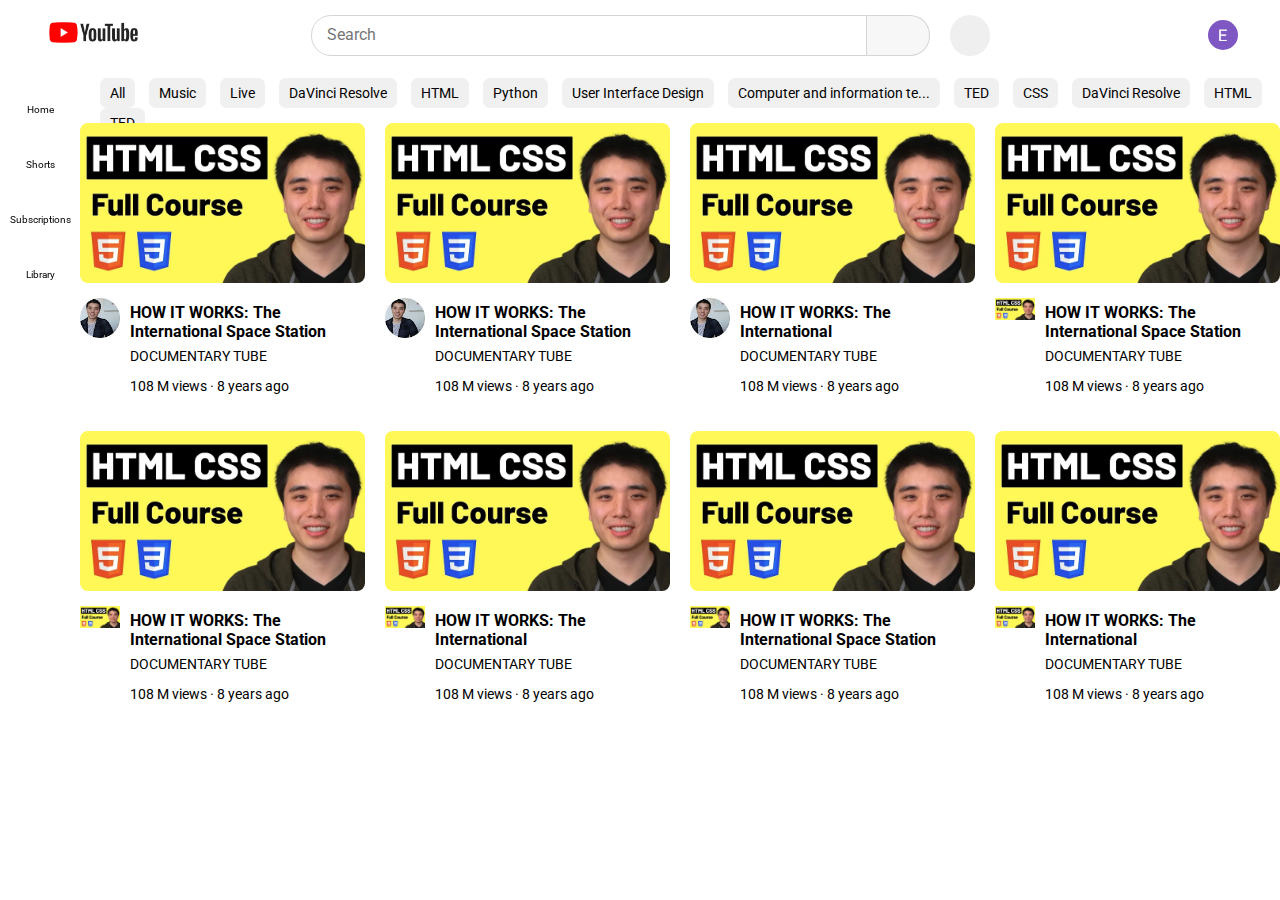
==== index.html @ b37fab37 "initial commit" ====
<!DOCTYPE html>
<html>
    <head>
        <title>YouTube</title>
        <link rel="stylesheet" href="https://cdnjs.cloudflare.com/ajax/libs/font-awesome/6.4.2/css/all.min.css" integrity="sha512-z3gLpd7yknf1YoNbCzqRKc4qyor8gaKU1qmn+CShxbuBusANI9QpRohGBreCFkKxLhei6S9CQXFEbbKuqLg0DA==" crossorigin="anonymous" referrerpolicy="no-referrer" />
        <link rel="preconnect" href="https://fonts.googleapis.com">
        <link rel="preconnect" href="https://fonts.gstatic.com" crossorigin>
        <link href="https://fonts.googleapis.com/css2?family=Roboto:ital,wght@0,400;1,700&display=swap" rel="stylesheet">
        <link rel="stylesheet" href="youtube.css">
    </head>
    <body>
        <div class="header">
            <div class="left-header">
                <i class="fa-solid fa-bars"></i>
                <img src="images/youtube-icon.png" alt="">

            </div>
            <div class="middle-header">
                <div class="input-box">
                <input type="text" placeholder="Search">
               </div>
                <button class="search-button">
                <i class="fa-solid fa-magnifying-glass"></i>
               </button>
               <button class="mic-button">
                <i class="fa-solid fa-microphone"></i>
                </button>
            </div>
            <div class="right-header">
                <i class="fa-solid fa-video"></i>
                <i class="fa-regular fa-bell"></i>
                <img src="images/unnamed.jpg" alt="">
            </div>
        </div>  
        
        <div class="header-sub">
            <P>All</P>
            <P>Music</P>
            <P>Live</P>
            <P>DaVinci Resolve</P>
            <P>HTML</P>
            <P>Python</P>
            <P>User Interface Design</P>
            <P>Computer and information te...</P>
            <P>TED</P>
            <P>CSS</P>
            <P>DaVinci Resolve</P>
            <P>HTML</P>
            <P>TED</P>
            
        </div>
        
        <div class="sidebar">
            <div class="home">               
                <i class="fa-solid fa-house"></i>               
               </div>
            <p>Home</p>
            <div class="short">
                <i class="fa-regular fa-file-video"></i>
            </div>
            <p>Shorts</p>
            <div class="sub">
                <i class="fa-brands fa-youtube"></i>
                
            </div>
            <p>Subscriptions</p>
            <div class="library">
                <i class="fa-regular fa-circle-play"></i>
                
            </div>
            <p>Library</p>
        </div>
        
        <div class="mainbody-content">
            <div class="video">
                <img class="thumbnail-photo" src="images/thumbnail2.webp" alt="error">
                <div class="details">
                    <img src="images/profile1.jpeg"> 
                    <div class="description">
                        <p class="video-head">HOW IT WORKS: The International Space Station</p>
                        <div class="author">
                            <p>DOCUMENTARY TUBE</p>
                            <p>108 M views &#183; 8 years ago</p>
                        </div>
                    </div>
                </div>
            
            </div>
            <div class="video">
                <img class="thumbnail-photo" src="images/thumbnail2.webp" alt="error">
                <div class="details">
                    <img src="images/profile1.jpeg"> 
                    <div class="description">
                        <p class="video-head">HOW IT WORKS: The International Space Station</p>
                        <div class="author">
                            <p>DOCUMENTARY TUBE</p>
                            <p>108 M views &#183; 8 years ago</p>
                        </div>
                    </div>
                </div>
            
            </div>
            <div class="video">
                <img class="thumbnail-photo" src="images/thumbnail2.webp" alt="error">
                <div class="details">
                    <img src="images/profile1.jpeg"> 
                    <div class="description">
                        <p class="video-head">HOW IT WORKS: The International </p>
                        <div class="author">
                            <p>DOCUMENTARY TUBE</p>
                            <p>108 M views &#183; 8 years ago</p>
                        </div>
                    </div>
                </div>
            
            </div>
            <div class="video">
                <img class="thumbnail-photo" src="images/thumbnail2.webp" alt="error">
                <div class="details">
                    <img src="images/thumbnail2.webp"> 
                    <div class="description">
                        <p class="video-head">HOW IT WORKS: The International Space Station</p>
                        <div class="author">
                            <p>DOCUMENTARY TUBE</p>
                            <p>108 M views &#183; 8 years ago</p>
                        </div>
                    </div>
                </div>
            
            </div>
            <div class="video">
                <img class="thumbnail-photo" src="images/thumbnail2.webp" alt="error">
                <div class="details">
                    <img src="images/thumbnail2.webp"> 
                    <div class="description">
                        <p class="video-head">HOW IT WORKS: The International Space Station</p>
                        <div class="author">
                            <p>DOCUMENTARY TUBE</p>
                            <p>108 M views &#183; 8 years ago</p>
                        </div>
                    </div>
                </div>
            
            </div>
            <div class="video">
                <img class="thumbnail-photo" src="images/thumbnail2.webp" alt="error">
                <div class="details">
                    <img src="images/thumbnail2.webp"> 
                    <div class="description">
                        <p class="video-head">HOW IT WORKS: The International </p>
                        <div class="author">
                            <p>DOCUMENTARY TUBE</p>
                            <p>108 M views &#183; 8 years ago</p>
                        </div>
                    </div>
                </div>
            
            </div>
            <div class="video">
                <img class="thumbnail-photo" src="images/thumbnail2.webp" alt="error">
                <div class="details">
                    <img src="images/thumbnail2.webp"> 
                    <div class="description">
                        <p class="video-head">HOW IT WORKS: The International Space Station</p>
                        <div class="author">
                            <p>DOCUMENTARY TUBE</p>
                            <p>108 M views &#183; 8 years ago</p>
                        </div>
                    </div>
                </div>
            
            </div>
            <div class="video">
                <img class="thumbnail-photo" src="images/thumbnail2.webp" alt="error">
                <div class="details">
                    <img src="images/thumbnail2.webp"> 
                    <div class="description">
                        <p class="video-head">HOW IT WORKS: The International </p>
                        <div class="author">
                            <p>DOCUMENTARY TUBE</p>
                            <p>108 M views &#183; 8 years ago</p>
                        </div>
                    </div>
                </div>
            
            </div>
        </div>
    </body>
</html>
---- youtube.css ----
*{
    font-family: Roboto, Arial; 
    margin: 0;
}


body{
    padding-top: 70px;
    padding-left: 80px;
}
/**  Header  **/


.header{
    display: flex;
    height: 70px;
    align-items: center;
    justify-content: space-between;
    position: fixed;
    top: 0;
    left: 0;
    right: 0;
    
}
.left-header{
    width: 200px;
}
.left-header i{
    padding-left: 29px;
    font-size: 20px;
}
.left-header img{
    width: 89px;
    padding-left: 20px;
}
.middle-header{
    display: flex;
    margin-right: 90px;
    margin-left: 110px;
    
}

.input-box input{
    display: flex;
    width: 550px;
    height: 37px;
    border: 1px solid rgb(214, 213, 213);
    border-end-start-radius: 20px;
    border-start-start-radius: 20px;
}
.input-box input::placeholder{
    padding-left: 13px;
    font-size: 16px;
}
.search-button{
    width: 63px;
    background-color: rgb(247, 247, 247);
    border-end-end-radius: 20px;
    border-start-end-radius: 20px;
    border: 1px solid rgb(214, 213, 213);
    border-left: none;
    margin-right: 20px;
}

.search-button i{
    font-size: 17px;
    
}
.mic-button{
    width: 40px;
    border-radius: 20px;
    border: 1px rgb(160, 156, 156);
    font-size: 17px;
}

.right-header{
    width: 200px;
    display: flex;
    justify-content: space-evenly;
    font-size: 19px;
    align-items: center;
    flex-shrink: 0;
}
.right-header img{
    width: 30px;
    border-radius: 15px;
}

.header-sub{
    height: 45px;
    margin-top: 8px;
    margin-left: 15px;
}

.header-sub p{
    display: inline-block;
    padding-top: 7px;
    padding-bottom: 7px;
    padding-left: 10px;
    padding-right: 10px;
    border: 1px ;
    border-radius: 7px;
    margin-left: 5px;
    margin-right: 5px;
    background-color: rgb(240, 240, 240);
    font-size: 14px;
}


.sidebar{
    position: fixed;
    top: 0;
    left: 0;
    bottom: 0;
    justify-content: space-evenly;
}

/**  Side bar  **/

.sidebar{
    position: fixed;
    top: 60px;
    width: 80px;
    height: 200px;
    display: flex;
    flex-wrap: wrap;
}

.sidebar p{
    font-size: 10px;
    
    
}
.home,.short,.sub,.library{
    width: 80px;
    padding-top: 35px;
    display: flex;
    justify-content: center;
    font-size: 18px;
    padding-bottom: 9px;
    
}

/**  Main body  **/

.mainbody-content{
    display: grid;
    grid-template-columns: 1fr 1fr 1fr 1fr ;
    column-gap: 20px;
    row-gap: 30px;
}
.video{
    display: grid;
    grid-template-rows: 1fr .6fr;
}

.thumbnail-photo{
    width: 100%;
    border-radius: 8px;

}
.details{
    display: grid;
    grid-template-columns: 40px 1fr;
    margin-top: 15px;
}
.details img{
    width: 100%;
}
.description{
    padding-left: 10px;
}
.video-head{
    font-weight: bold;
    margin-top: 5px;
    
}
.author p{
    font-size: 14px;
    line-height: 30px;
}
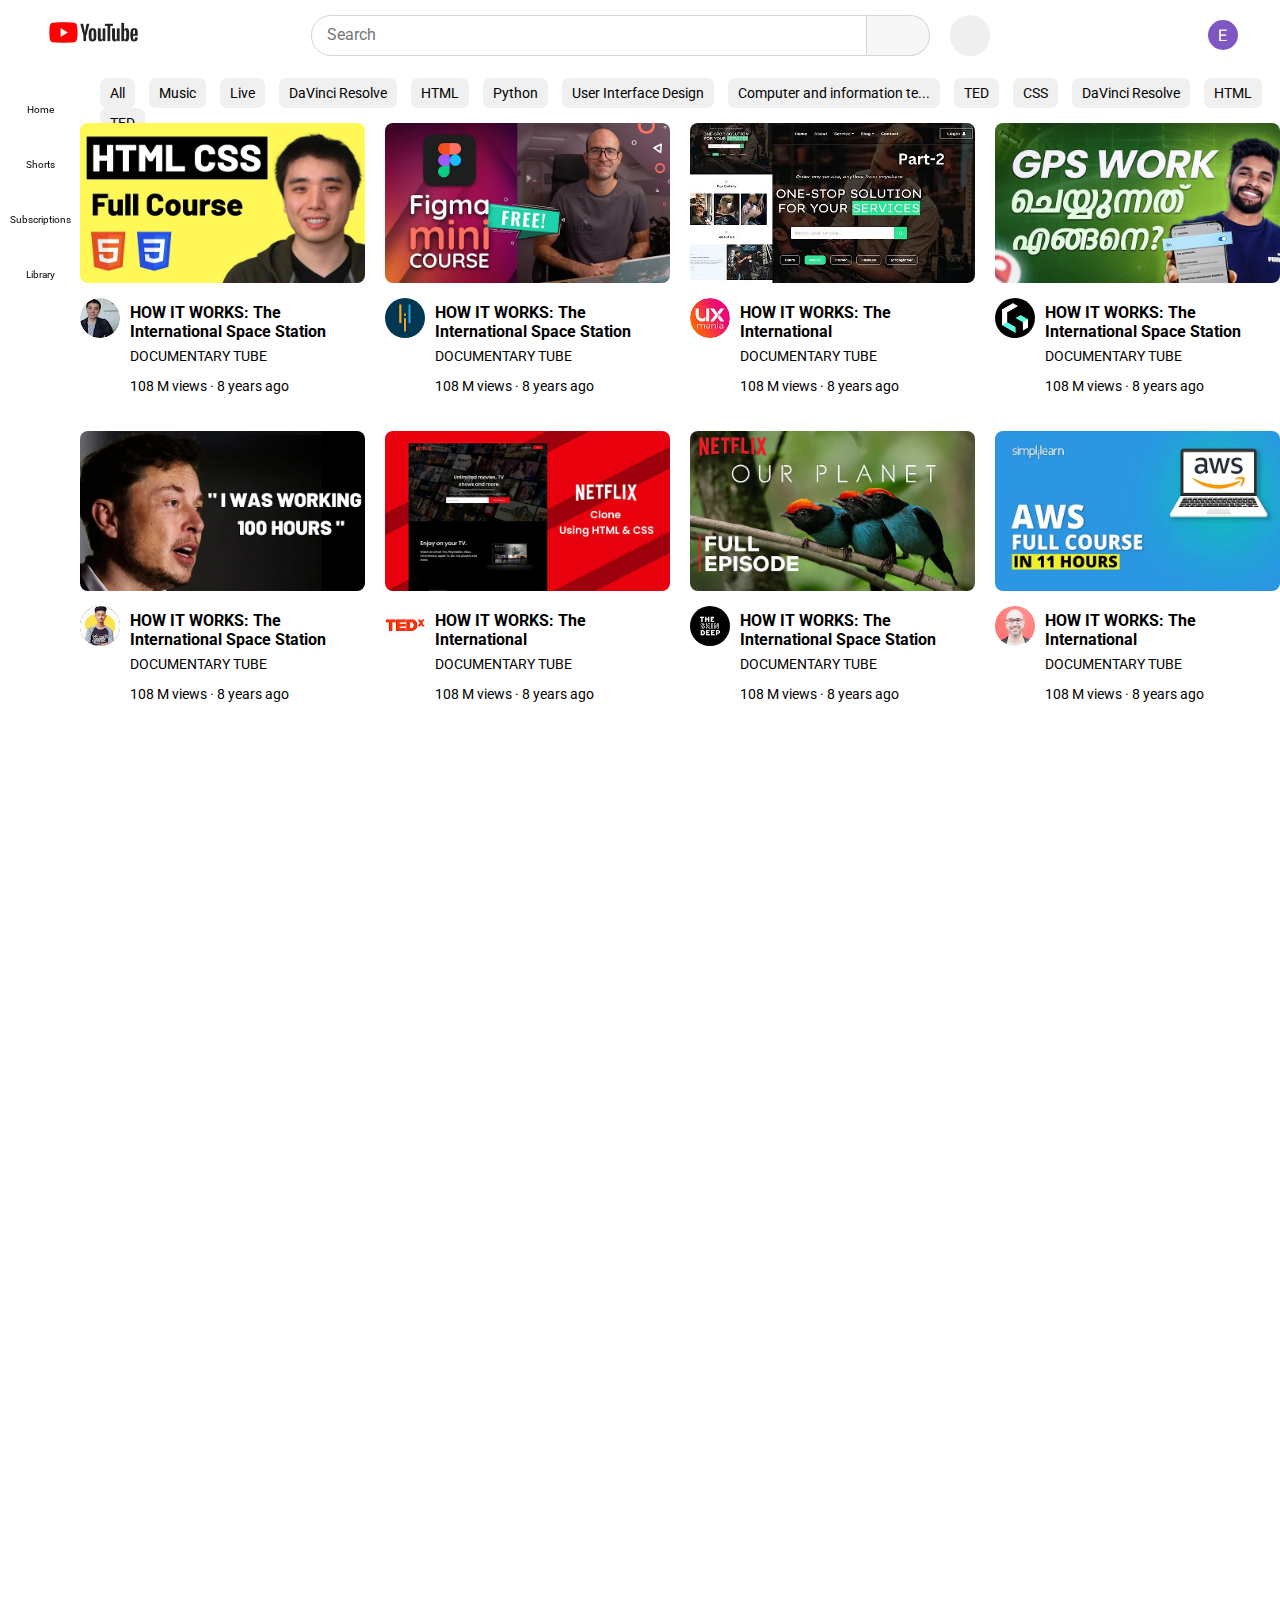
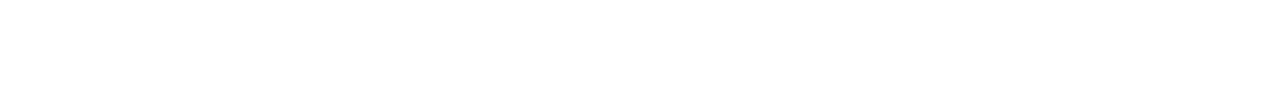
==== commit 85768607: "model completed" ====
--- a/index.html
+++ b/index.html
@@ -87,9 +87,9 @@
             
             </div>
             <div class="video">
-                <img class="thumbnail-photo" src="images/thumbnail2.webp" alt="error">
+                <img class="thumbnail-photo" src="images/thumnail1.webp" alt="error">
                 <div class="details">
-                    <img src="images/profile1.jpeg"> 
+                    <img src="images/1.jpeg"> 
                     <div class="description">
                         <p class="video-head">HOW IT WORKS: The International Space Station</p>
                         <div class="author">
@@ -101,9 +101,9 @@
             
             </div>
             <div class="video">
-                <img class="thumbnail-photo" src="images/thumbnail2.webp" alt="error">
+                <img class="thumbnail-photo" src="images/thumnail3.webp" alt="error">
                 <div class="details">
-                    <img src="images/profile1.jpeg"> 
+                    <img src="images/3.jpeg"> 
                     <div class="description">
                         <p class="video-head">HOW IT WORKS: The International </p>
                         <div class="author">
@@ -115,9 +115,9 @@
             
             </div>
             <div class="video">
-                <img class="thumbnail-photo" src="images/thumbnail2.webp" alt="error">
+                <img class="thumbnail-photo" src="images/thumnail4.webp" alt="error">
                 <div class="details">
-                    <img src="images/thumbnail2.webp"> 
+                    <img src="images/4.jpeg"> 
                     <div class="description">
                         <p class="video-head">HOW IT WORKS: The International Space Station</p>
                         <div class="author">
@@ -129,9 +129,9 @@
             
             </div>
             <div class="video">
-                <img class="thumbnail-photo" src="images/thumbnail2.webp" alt="error">
+                <img class="thumbnail-photo" src="images/thumnail5.webp" alt="error">
                 <div class="details">
-                    <img src="images/thumbnail2.webp"> 
+                    <img src="images/5.jpeg"> 
                     <div class="description">
                         <p class="video-head">HOW IT WORKS: The International Space Station</p>
                         <div class="author">
@@ -143,9 +143,9 @@
             
             </div>
             <div class="video">
-                <img class="thumbnail-photo" src="images/thumbnail2.webp" alt="error">
+                <img class="thumbnail-photo" src="images/thumnail6.webp" alt="error">
                 <div class="details">
-                    <img src="images/thumbnail2.webp"> 
+                    <img src="images/6.jpeg"> 
                     <div class="description">
                         <p class="video-head">HOW IT WORKS: The International </p>
                         <div class="author">
@@ -157,9 +157,9 @@
             
             </div>
             <div class="video">
-                <img class="thumbnail-photo" src="images/thumbnail2.webp" alt="error">
+                <img class="thumbnail-photo" src="images/thumnail7.webp" alt="error">
                 <div class="details">
-                    <img src="images/thumbnail2.webp"> 
+                    <img src="images/7.jpeg"> 
                     <div class="description">
                         <p class="video-head">HOW IT WORKS: The International Space Station</p>
                         <div class="author">
@@ -171,9 +171,9 @@
             
             </div>
             <div class="video">
-                <img class="thumbnail-photo" src="images/thumbnail2.webp" alt="error">
+                <img class="thumbnail-photo" src="images/thumnail8.webp" alt="error">
                 <div class="details">
-                    <img src="images/thumbnail2.webp"> 
+                    <img src="images/8.jpeg"> 
                     <div class="description">
                         <p class="video-head">HOW IT WORKS: The International </p>
                         <div class="author">
--- a/youtube.css
+++ b/youtube.css
@@ -7,6 +7,7 @@
 body{
     padding-top: 70px;
     padding-left: 80px;
+    padding-bottom: 1000px;
 }
 /**  Header  **/
 
@@ -20,6 +21,7 @@
     top: 0;
     left: 0;
     right: 0;
+    background-color: white;
     
 }
 .left-header{
@@ -166,6 +168,7 @@
 }
 .details img{
     width: 100%;
+    border-radius: 20px;
 }
 .description{
     padding-left: 10px;
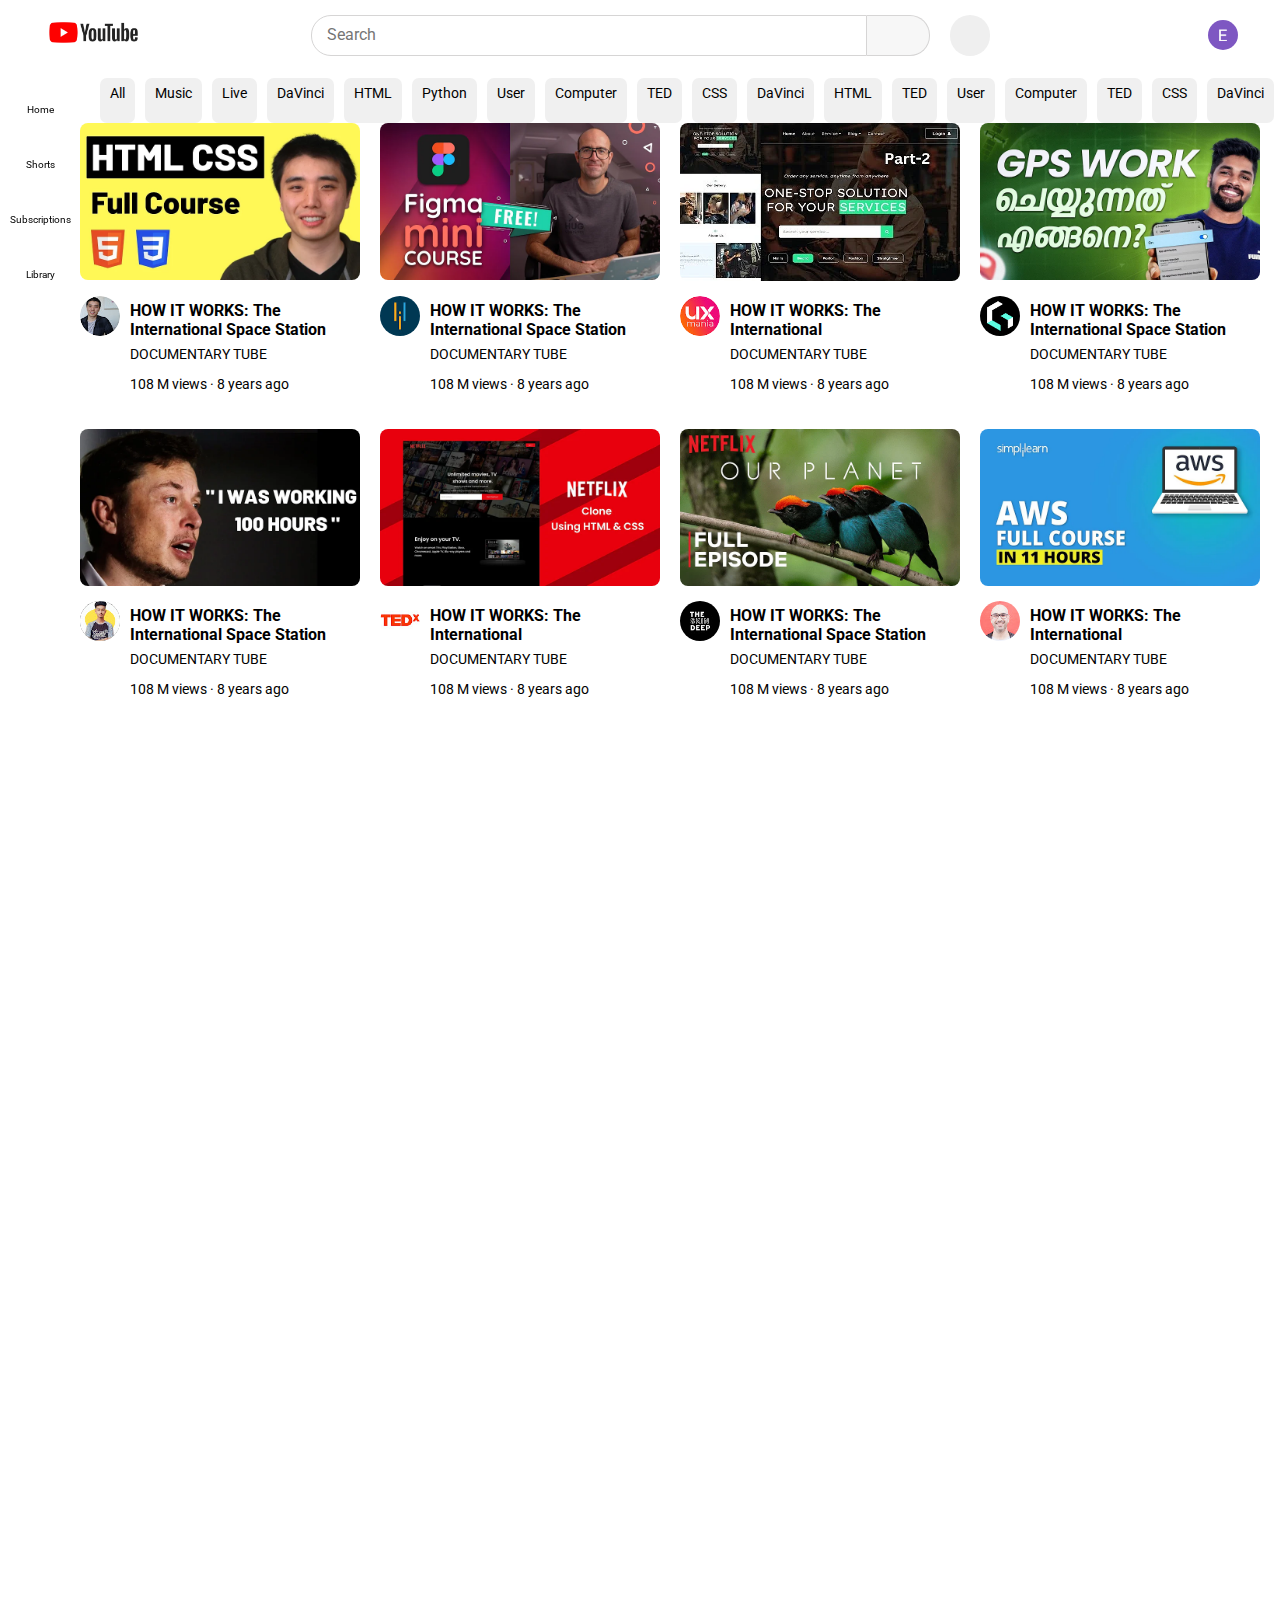
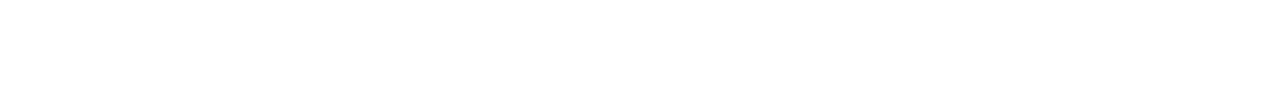
==== commit 2e2e05e2: "scrolling subheader" ====
--- a/index.html
+++ b/index.html
@@ -37,14 +37,28 @@
             <P>All</P>
             <P>Music</P>
             <P>Live</P>
-            <P>DaVinci Resolve</P>
+            <P>DaVinci</P>
             <P>HTML</P>
             <P>Python</P>
-            <P>User Interface Design</P>
-            <P>Computer and information te...</P>
+            <P>User </P>
+            <p>Computer </p>
             <P>TED</P>
             <P>CSS</P>
-            <P>DaVinci Resolve</P>
+            <P>DaVinci</P>
+            <P>HTML</P>
+            <P>TED</P>
+            <P>User </P>
+            <P>Computer</P>
+            <P>TED</P>
+            <P>CSS</P>
+            <P>DaVinci </P>
+            <P>HTML</P>
+            <P>TED</P>
+            <P>User </P>
+            <P>Computer</P>
+            <P>TED</P>
+            <P>CSS</P>
+            <P>DaVinci </P>
             <P>HTML</P>
             <P>TED</P>
             
--- a/youtube.css
+++ b/youtube.css
@@ -44,12 +44,21 @@
 
 .input-box input{
     display: flex;
-    width: 550px;
     height: 37px;
     border: 1px solid rgb(214, 213, 213);
     border-end-start-radius: 20px;
     border-start-start-radius: 20px;
 }
+@media screen and (min-width: 720px) {
+    input {
+      width: 400px;
+    }
+  } 
+  @media screen and (min-width: 1080px) {
+    input {
+      width: 550px;
+    }
+  } 
 .input-box input::placeholder{
     padding-left: 13px;
     font-size: 16px;
@@ -92,14 +101,17 @@
     height: 45px;
     margin-top: 8px;
     margin-left: 15px;
+    display: flex;
+    overflow-y: scroll;
+
+}
+.header-sub::-webkit-scrollbar{
+    overflow-y: scroll;
 }
 
 .header-sub p{
-    display: inline-block;
-    padding-top: 7px;
-    padding-bottom: 7px;
-    padding-left: 10px;
-    padding-right: 10px;
+    
+    padding:7px 10px;
     border: 1px ;
     border-radius: 7px;
     margin-left: 5px;
@@ -107,7 +119,11 @@
     background-color: rgb(240, 240, 240);
     font-size: 14px;
 }
-
+.header-sub p:hover{
+    cursor: pointer;
+    background-color: rgb(230, 229, 229);
+
+}
 
 .sidebar{
     position: fixed;
@@ -150,6 +166,7 @@
     grid-template-columns: 1fr 1fr 1fr 1fr ;
     column-gap: 20px;
     row-gap: 30px;
+    margin-right: 20px;
 }
 .video{
     display: grid;
